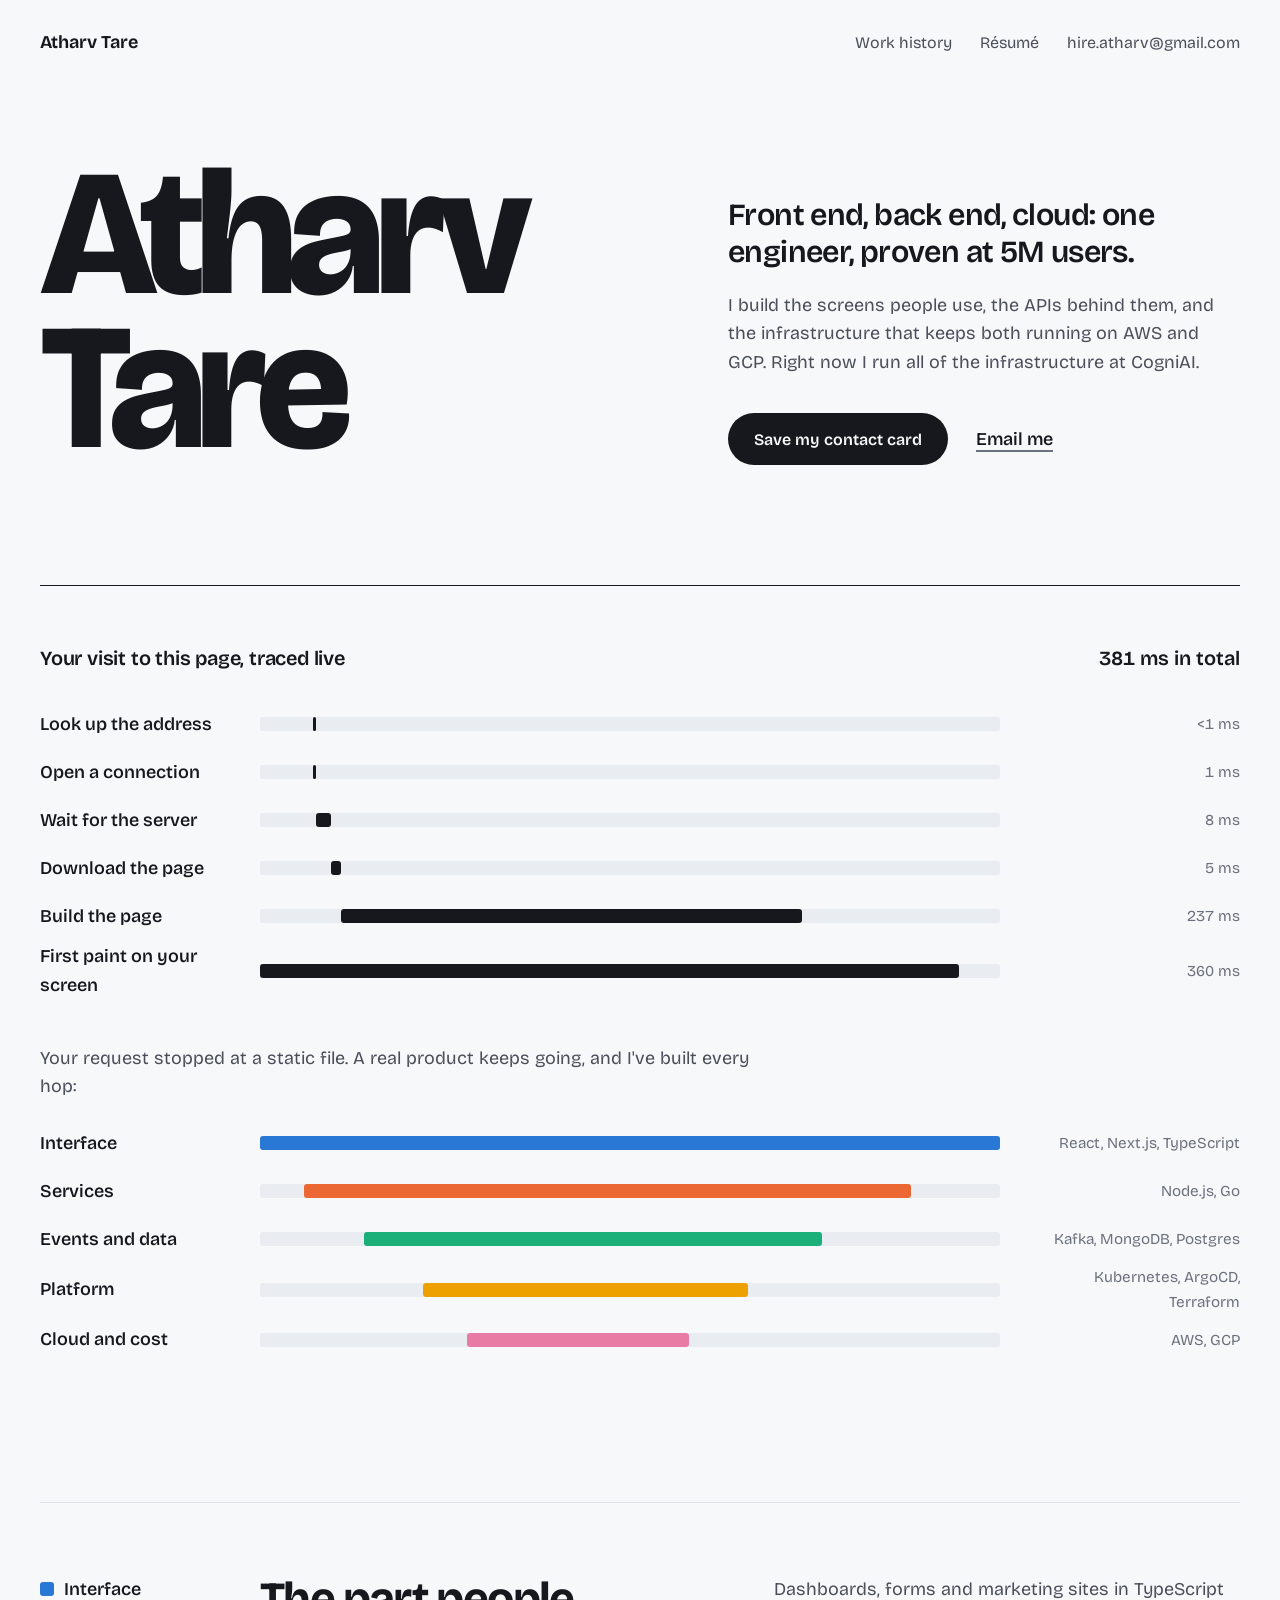
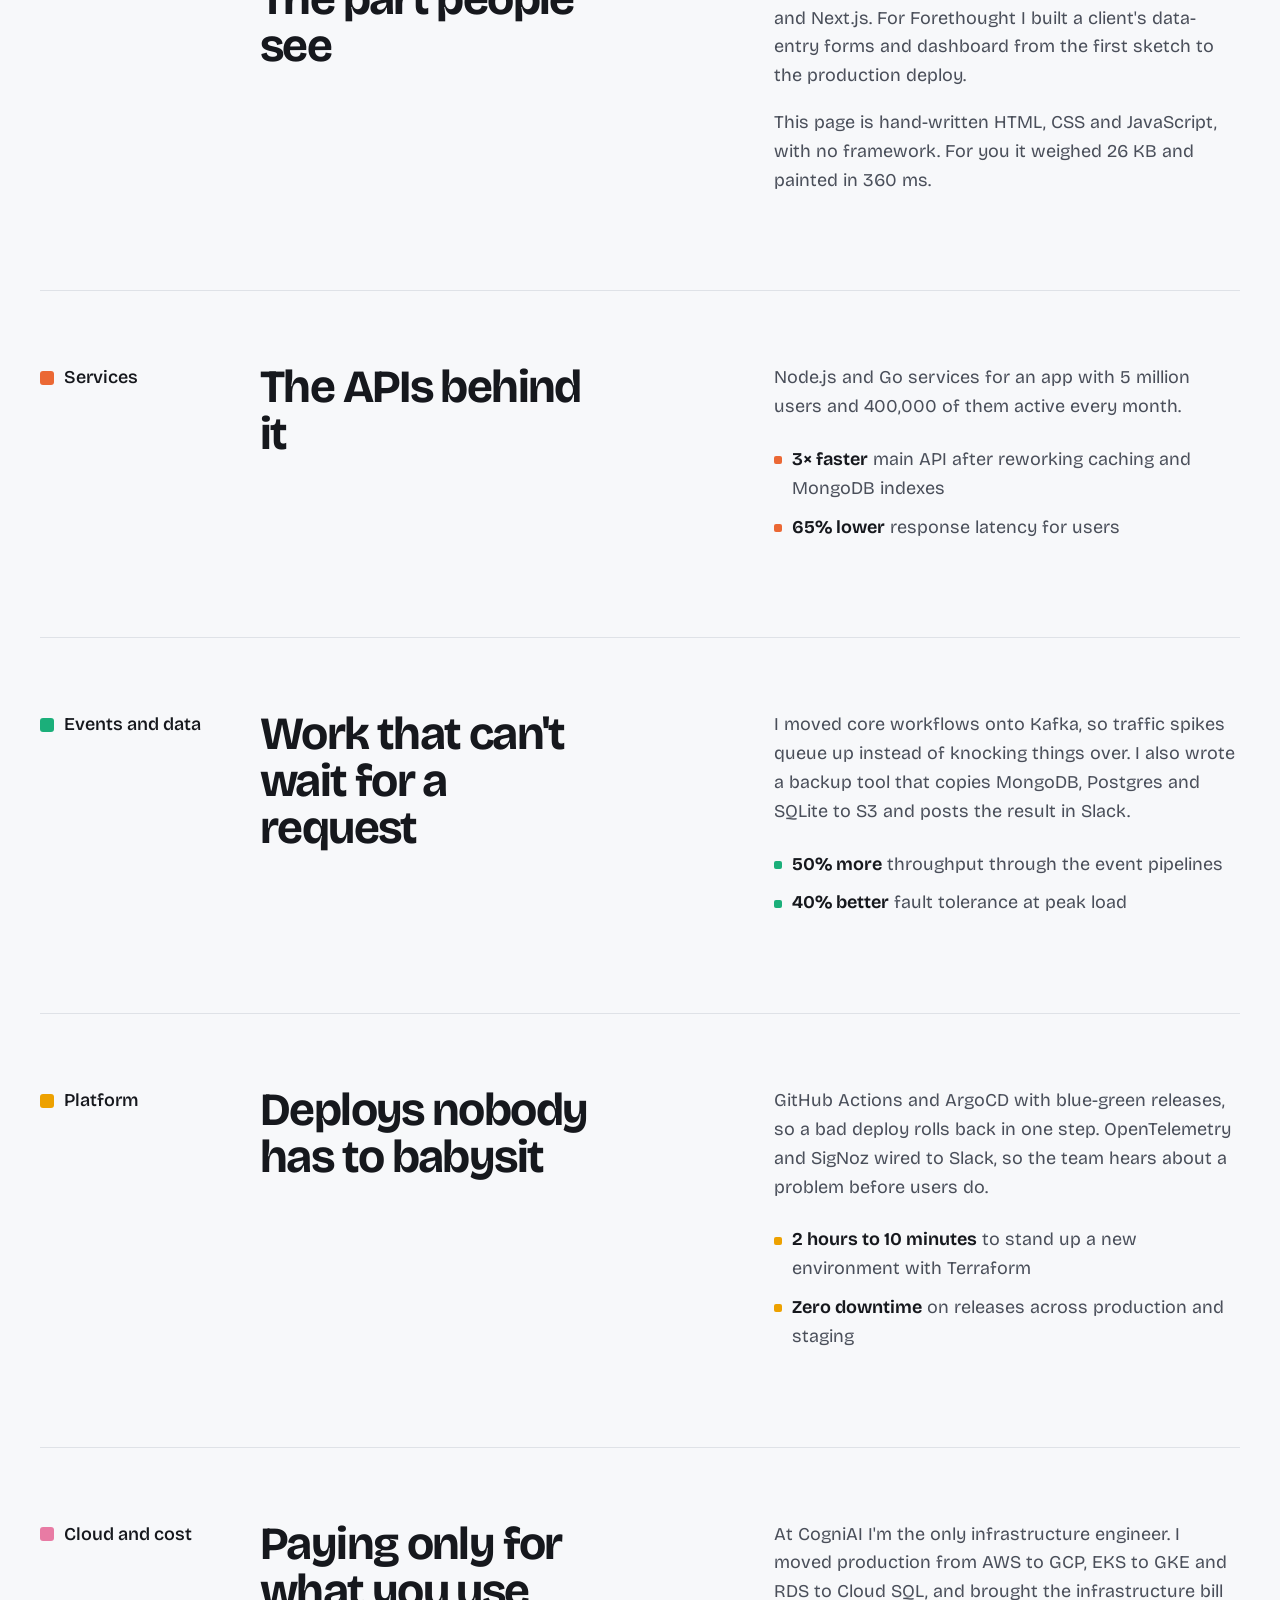
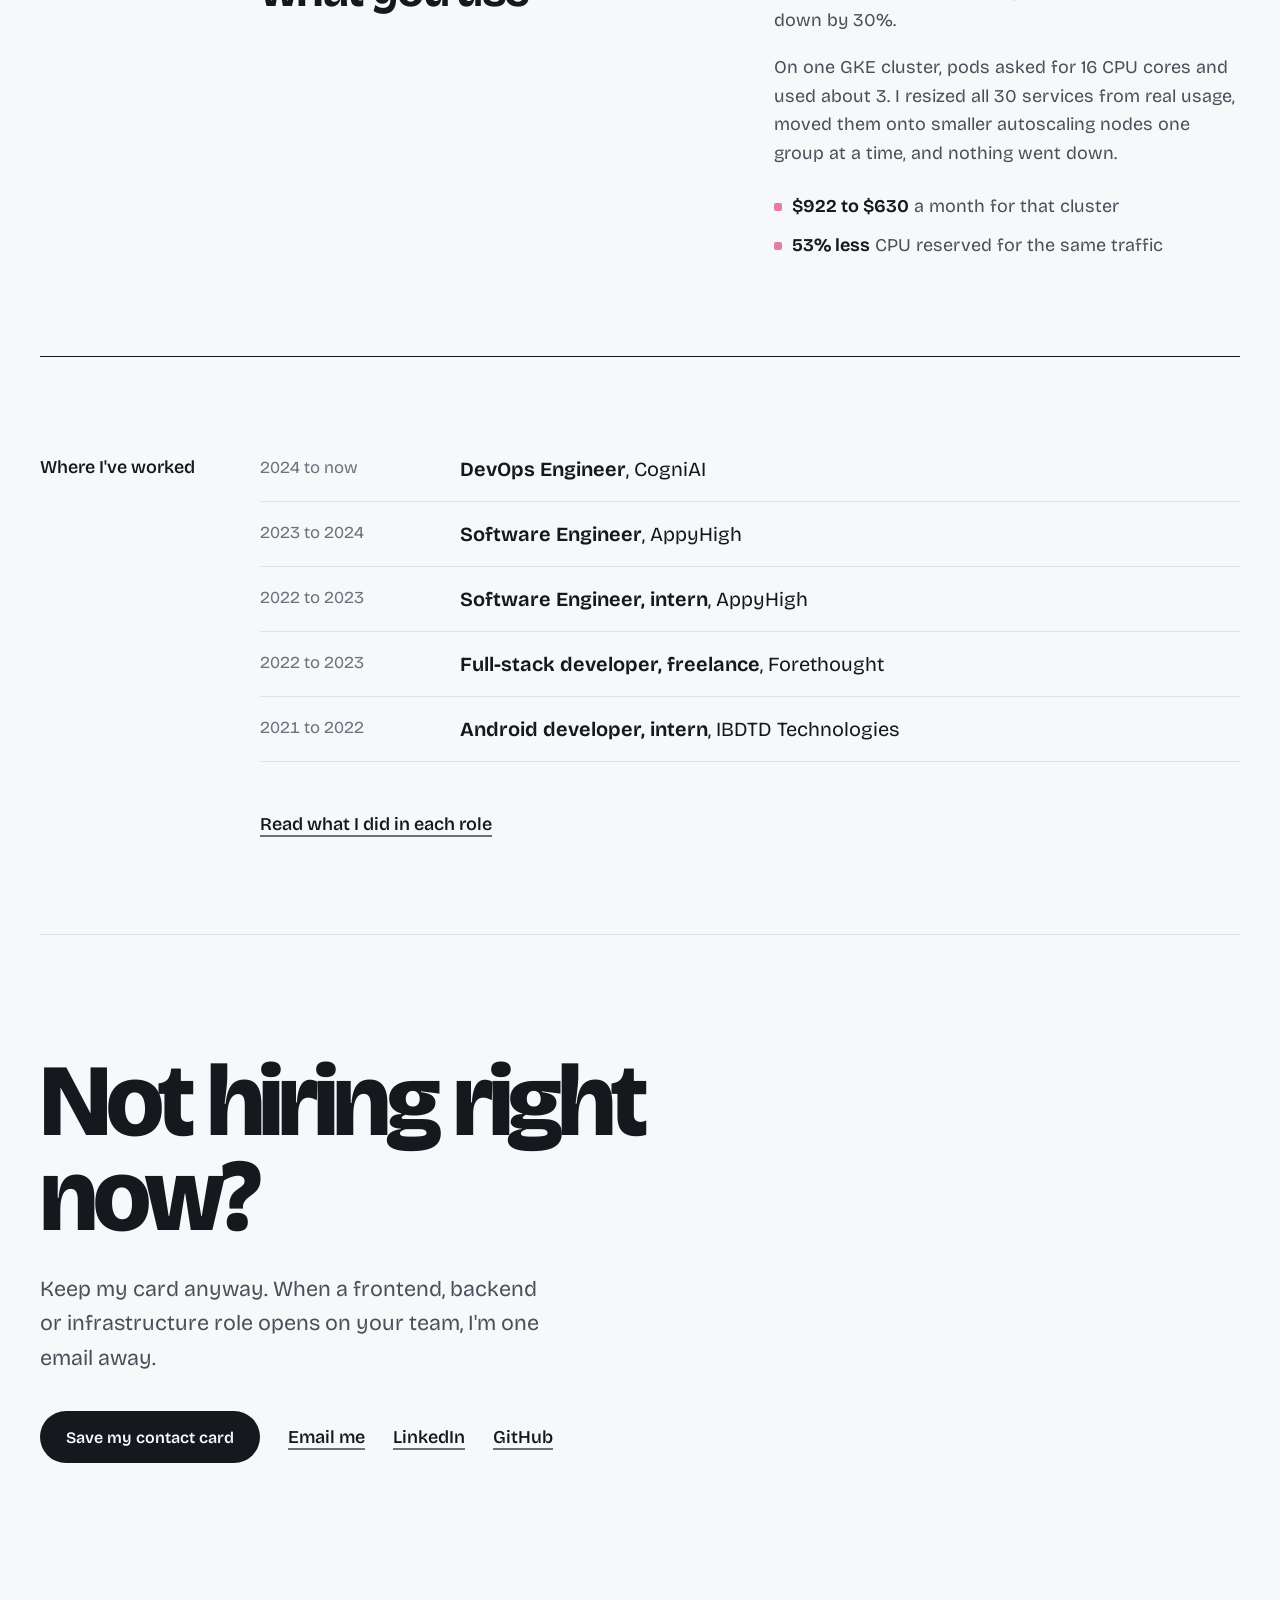
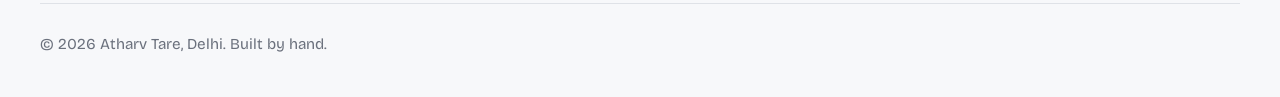
==== index.html @ d3477ef9 "Portfolio site: overview, work history and GitHub Pages setup Co-Authored-By: Claude Opus 5.5 <norep" ====
<!doctype html>
<html lang="en">
<head>
  <meta charset="utf-8" />
  <meta name="viewport" content="width=device-width, initial-scale=1" />
  <title>Atharv Tare, software engineer</title>
  <meta name="description" content="Front end, back end, cloud. Atharv Tare builds interfaces, APIs and the infrastructure under them, proven on an app with 5 million users." />
  <meta property="og:title" content="Atharv Tare, software engineer" />
  <link rel="canonical" href="https://atharvtare.com/" />
  <meta property="og:url" content="https://atharvtare.com/" />
  <meta property="og:type" content="website" />
  <link rel="icon" href="favicon.svg" type="image/svg+xml" />
  <meta property="og:description" content="Front end, back end, cloud: one engineer, proven at 5M users." />
  <link rel="preconnect" href="https://fonts.googleapis.com" />
  <link rel="preconnect" href="https://fonts.gstatic.com" crossorigin />
  <link href="https://fonts.googleapis.com/css2?family=Bricolage+Grotesque:opsz,wght@12..96,300..800&display=swap" rel="stylesheet" />
  <link rel="stylesheet" href="styles.css" />
</head>
<body>
  <a class="skip" href="#main">Skip to content</a>

  <header class="top wrap">
    <a class="top__name" href="#main">Atharv Tare</a>
    <nav class="top__links" aria-label="Page">
      <a href="work.html">Work history</a>
      <a href="Atharv_Resume.pdf" target="_blank" rel="noopener">Résumé</a>
      <a href="mailto:hire.atharv@gmail.com">hire.atharv@gmail.com</a>
    </nav>
  </header>

  <main id="main">
    <section class="hero wrap" aria-labelledby="name">
      <h1 id="name" class="hero__name">Atharv<br />Tare</h1>
      <div class="hero__side">
        <p class="hero__line">Front end, back end, cloud: one engineer, proven at 5M users.</p>
        <p class="hero__sub">I build the screens people use, the APIs behind them, and the infrastructure that keeps both running on AWS and GCP. Right now I run all of the infrastructure at CogniAI.</p>
        <div class="actions">
          <button class="btn" type="button" data-vcard>Save my contact card</button>
          <a class="link" href="mailto:hire.atharv@gmail.com">Email me</a>
        </div>
      </div>
    </section>

    <section class="trace wrap" aria-labelledby="trace-h">
      <div class="trace__head">
        <h2 id="trace-h">Your visit to this page, traced live</h2>
        <p class="trace__total"><span id="traceTotal">measuring</span></p>
      </div>
      <ol class="spans" id="visitSpans" aria-live="polite"></ol>
      <p class="trace__turn">Your request stopped at a static file. A real product keeps going, and I've built every hop:</p>
      <ol class="spans spans--stack">
        <li class="span" style="--c: var(--l1); --x: 0; --w: 100"><a href="#interface"><span class="span__name">Interface</span><span class="span__track"><i></i></span><span class="span__meta">React, Next.js, TypeScript</span></a></li>
        <li class="span" style="--c: var(--l2); --x: 6; --w: 82"><a href="#services"><span class="span__name">Services</span><span class="span__track"><i></i></span><span class="span__meta">Node.js, Go</span></a></li>
        <li class="span" style="--c: var(--l3); --x: 14; --w: 62"><a href="#events"><span class="span__name">Events and data</span><span class="span__track"><i></i></span><span class="span__meta">Kafka, MongoDB, Postgres</span></a></li>
        <li class="span" style="--c: var(--l4); --x: 22; --w: 44"><a href="#platform"><span class="span__name">Platform</span><span class="span__track"><i></i></span><span class="span__meta">Kubernetes, ArgoCD, Terraform</span></a></li>
        <li class="span" style="--c: var(--l5); --x: 28; --w: 30"><a href="#cloud"><span class="span__name">Cloud and cost</span><span class="span__track"><i></i></span><span class="span__meta">AWS, GCP</span></a></li>
      </ol>
    </section>

    <section class="layer wrap" id="interface" style="--c: var(--l1)" aria-labelledby="interface-h">
      <p class="layer__tag">Interface</p>
      <div class="layer__body">
        <h2 id="interface-h">The part people see</h2>
        <div class="layer__text">
          <p>Dashboards, forms and marketing sites in TypeScript and Next.js. For Forethought I built a client's data-entry forms and dashboard from the first sketch to the production deploy.</p>
          <p>This page is hand-written HTML, CSS and JavaScript, with no framework. <span id="pageStats">For you it loaded in a fraction of a second.</span></p>
        </div>
      </div>
    </section>

    <section class="layer wrap" id="services" style="--c: var(--l2)" aria-labelledby="services-h">
      <p class="layer__tag">Services</p>
      <div class="layer__body">
        <h2 id="services-h">The APIs behind it</h2>
        <div class="layer__text">
          <p>Node.js and Go services for an app with 5 million users and 400,000 of them active every month.</p>
          <ul class="proof">
            <li><b>3× faster</b> main API after reworking caching and MongoDB indexes</li>
            <li><b>65% lower</b> response latency for users</li>
          </ul>
        </div>
      </div>
    </section>

    <section class="layer wrap" id="events" style="--c: var(--l3)" aria-labelledby="events-h">
      <p class="layer__tag">Events and data</p>
      <div class="layer__body">
        <h2 id="events-h">Work that can't wait for a request</h2>
        <div class="layer__text">
          <p>I moved core workflows onto Kafka, so traffic spikes queue up instead of knocking things over. I also wrote a backup tool that copies MongoDB, Postgres and SQLite to S3 and posts the result in Slack.</p>
          <ul class="proof">
            <li><b>50% more</b> throughput through the event pipelines</li>
            <li><b>40% better</b> fault tolerance at peak load</li>
          </ul>
        </div>
      </div>
    </section>

    <section class="layer wrap" id="platform" style="--c: var(--l4)" aria-labelledby="platform-h">
      <p class="layer__tag">Platform</p>
      <div class="layer__body">
        <h2 id="platform-h">Deploys nobody has to babysit</h2>
        <div class="layer__text">
          <p>GitHub Actions and ArgoCD with blue-green releases, so a bad deploy rolls back in one step. OpenTelemetry and SigNoz wired to Slack, so the team hears about a problem before users do.</p>
          <ul class="proof">
            <li><b>2 hours to 10 minutes</b> to stand up a new environment with Terraform</li>
            <li><b>Zero downtime</b> on releases across production and staging</li>
          </ul>
        </div>
      </div>
    </section>

    <section class="layer wrap" id="cloud" style="--c: var(--l5)" aria-labelledby="cloud-h">
      <p class="layer__tag">Cloud and cost</p>
      <div class="layer__body">
        <h2 id="cloud-h">Paying only for what you use</h2>
        <div class="layer__text">
          <p>At CogniAI I'm the only infrastructure engineer. I moved production from AWS to GCP, EKS to GKE and RDS to Cloud SQL, and brought the infrastructure bill down by 30%.</p>
          <p>On one GKE cluster, pods asked for 16 CPU cores and used about 3. I resized all 30 services from real usage, moved them onto smaller autoscaling nodes one group at a time, and nothing went down.</p>
          <ul class="proof">
            <li><b>$922 to $630</b> a month for that cluster</li>
            <li><b>53% less</b> CPU reserved for the same traffic</li>
          </ul>
        </div>
      </div>
    </section>

    <section class="history wrap" id="history" aria-labelledby="history-h">
      <h2 id="history-h">Where I've worked</h2>
      <ol class="jobs">
        <li><span class="jobs__when">2024 to now</span><a class="jobs__what" href="work.html#cogniai"><b>DevOps Engineer</b>, CogniAI</a></li>
        <li><span class="jobs__when">2023 to 2024</span><a class="jobs__what" href="work.html#appyhigh"><b>Software Engineer</b>, AppyHigh</a></li>
        <li><span class="jobs__when">2022 to 2023</span><a class="jobs__what" href="work.html#appyhigh-intern"><b>Software Engineer, intern</b>, AppyHigh</a></li>
        <li><span class="jobs__when">2022 to 2023</span><a class="jobs__what" href="work.html#forethought"><b>Full-stack developer, freelance</b>, Forethought</a></li>
        <li><span class="jobs__when">2021 to 2022</span><a class="jobs__what" href="work.html#ibdtd"><b>Android developer, intern</b>, IBDTD Technologies</a></li>
      </ol>
      <p class="history__more"><a class="link" href="work.html">Read what I did in each role</a></p>
    </section>

    <section class="close wrap" aria-labelledby="close-h">
      <h2 id="close-h">Not hiring right now?</h2>
      <p>Keep my card anyway. When a frontend, backend or infrastructure role opens on your team, I'm one email away.</p>
      <div class="actions">
        <button class="btn" type="button" data-vcard>Save my contact card</button>
        <a class="link" href="mailto:hire.atharv@gmail.com">Email me</a>
        <a class="link" href="https://linkedin.com/in/atharv-tare" target="_blank" rel="noopener">LinkedIn</a>
        <a class="link" href="https://github.com/atharv028" target="_blank" rel="noopener">GitHub</a>
      </div>
    </section>
  </main>

  <footer class="foot wrap">
    <p>© <span id="year">2026</span> Atharv Tare, Delhi. Built by hand.</p>
  </footer>

  <script src="app.js" defer></script>
</body>
</html>
---- styles.css ----
/* Layer colours are the validated categorical set (dataviz reference palette).
   Every bar carries a text label, which covers the light-mode contrast warning. */
:root {
  --paper: #f7f8fa;
  --ink: #16181d;
  --ink-2: #4a4f5a;
  --ink-3: #6b717d;
  --rule: #dfe2e7;
  --track: #e9ecf0;
  --l1: #2a78d6;
  --l2: #eb6834;
  --l3: #1baf7a;
  --l4: #eda100;
  --l5: #e87ba4;
  --font: "Bricolage Grotesque", ui-sans-serif, system-ui, sans-serif;
  color-scheme: light;
}
@media (prefers-color-scheme: dark) {
  :root {
    --paper: #15171c;
    --ink: #eef0f3;
    --ink-2: #b5bac4;
    --ink-3: #8b919c;
    --rule: #2a2e36;
    --track: #20232a;
    --l1: #3987e5;
    --l2: #d95926;
    --l3: #199e70;
    --l4: #c98500;
    --l5: #d55181;
    color-scheme: dark;
  }
}

*, *::before, *::after { box-sizing: border-box; }
html { scroll-behavior: smooth; }
body {
  margin: 0;
  background: var(--paper);
  color: var(--ink);
  font: 400 1.125rem/1.6 var(--font);
  font-optical-sizing: auto;
  -webkit-font-smoothing: antialiased;
}
h1, h2, p, ol, ul { margin: 0; }
a { color: inherit; }
.wrap { width: min(1200px, 100% - 40px); margin-inline: auto; }
.skip { position: absolute; left: -999px; }
.skip:focus { left: 16px; top: 16px; z-index: 10; background: var(--ink); color: var(--paper); padding: 8px 12px; }
:focus-visible { outline: 2px solid var(--l1); outline-offset: 4px; border-radius: 4px; }

/* Header */
.top { display: flex; justify-content: space-between; align-items: center; gap: 24px; padding: 28px 0; }
.top__name { font-weight: 650; text-decoration: none; }
.top__links { display: flex; gap: 28px; font-size: 1rem; }
.top__links a { color: var(--ink-2); text-decoration: none; }
.top__links a:hover { color: var(--ink); text-decoration: underline; text-underline-offset: 4px; }

/* Hero: the name is the one oversized thing on the page */
.hero {
  display: grid;
  grid-template-columns: 1.25fr 1fr;
  gap: 48px;
  align-items: end;
  padding: 72px 0 120px;
}
.hero__name {
  font-size: clamp(4.5rem, 14vw, 12.5rem);
  font-weight: 800;
  line-height: .86;
  letter-spacing: -0.055em;
  font-variation-settings: "opsz" 96;
}
.hero__line { font-size: clamp(1.5rem, 2.4vw, 2rem); font-weight: 600; line-height: 1.2; letter-spacing: -0.02em; max-width: 22ch; text-wrap: balance; }
.hero__sub { margin-top: 20px; color: var(--ink-2); max-width: 42ch; }
.actions { display: flex; flex-wrap: wrap; align-items: center; gap: 12px 28px; margin-top: 36px; }
.btn {
  font: 600 1rem var(--font);
  background: var(--ink);
  color: var(--paper);
  border: 0;
  border-radius: 999px;
  padding: 0 26px;
  min-height: 52px;
  cursor: pointer;
  transition: transform .15s ease;
}
.btn:hover { transform: translateY(-2px); }
.btn:active { transform: translateY(0); }
.link { font-weight: 550; text-decoration: underline; text-decoration-thickness: 1.5px; text-underline-offset: 5px; text-decoration-color: var(--ink-3); }
.link:hover { text-decoration-color: var(--ink); }

/* Trace */
.trace { padding: 56px 0 140px; border-top: 1.5px solid var(--ink); }
.trace__head { display: flex; justify-content: space-between; align-items: baseline; gap: 16px; flex-wrap: wrap; margin-bottom: 28px; }
.trace h2 { font-size: 1.25rem; font-weight: 600; letter-spacing: -0.01em; }
.trace__total { font-size: 1.25rem; font-weight: 600; font-variant-numeric: tabular-nums; }
.trace__turn { margin: 44px 0 20px; color: var(--ink-2); max-width: 60ch; }

.spans { list-style: none; padding: 0; display: grid; gap: 4px; }
.span > a, .span > div {
  display: grid;
  grid-template-columns: 200px 1fr 220px;
  align-items: center;
  gap: 20px;
  min-height: 44px;
  text-decoration: none;
  border-radius: 6px;
}
.span > a:hover .span__name { text-decoration: underline; text-underline-offset: 4px; }
.span__name { font-weight: 550; }
.span__meta { color: var(--ink-3); font-size: .95rem; text-align: right; font-variant-numeric: tabular-nums; }
.span__track { position: relative; height: 14px; background: var(--track); border-radius: 3px; }
.span__track i {
  position: absolute; top: 0; bottom: 0;
  left: calc(var(--x) * 1%);
  width: calc(var(--w) * 1%);
  min-width: 3px;
  background: var(--c, var(--ink-3));
  border-radius: 3px;
  transform-origin: left;
  transform: scaleX(0);
  transition: transform .5s cubic-bezier(.2,.7,.2,1);
  transition-delay: calc(var(--i, 0) * 90ms);
}
.is-drawn .span__track i { transform: scaleX(1); }
.spans--visit .span__track i { background: var(--ink); }

/* Layers */
.layer {
  display: grid;
  grid-template-columns: 200px 1fr;
  gap: 20px;
  padding: 72px 0 96px;
  border-top: 1px solid var(--rule);
}
.layer__tag { font-weight: 550; display: flex; align-items: center; gap: 10px; height: max-content; }
.layer__tag::before { content: ""; width: 14px; height: 14px; border-radius: 3px; background: var(--c); flex: none; }
.layer__body { display: grid; grid-template-columns: 1fr 1fr; gap: 48px; }
.layer h2 { font-size: clamp(2rem, 3.6vw, 3.25rem); font-weight: 700; line-height: 1.02; letter-spacing: -0.035em; max-width: 12ch; }
.layer__text { display: grid; gap: 18px; color: var(--ink-2); max-width: 52ch; }
.proof { list-style: none; padding: 0; display: grid; gap: 10px; margin-top: 6px; }
.proof li { padding-left: 18px; position: relative; }
.proof li::before { content: ""; position: absolute; left: 0; top: .62em; width: 8px; height: 8px; border-radius: 2px; background: var(--c); }
.proof b { color: var(--ink); font-weight: 650; }
.footnote { font-size: .9rem; color: var(--ink-3); }

/* History */
.history { padding: 96px 0; border-top: 1.5px solid var(--ink); display: grid; grid-template-columns: 200px 1fr; gap: 20px; }
.history h2 { font-size: 1.125rem; font-weight: 550; }
.jobs { list-style: none; padding: 0; }
.jobs li { display: grid; grid-template-columns: 180px 1fr; gap: 20px; padding: 16px 0; border-bottom: 1px solid var(--rule); font-size: 1.25rem; }
.jobs li:first-child { padding-top: 0; }
.jobs__when { color: var(--ink-3); font-size: 1.05rem; font-variant-numeric: tabular-nums; padding-top: 2px; }
.jobs b { font-weight: 650; }

/* Close */
.close { padding: 120px 0 140px; border-top: 1px solid var(--rule); }
.close h2 { font-size: clamp(3rem, 8vw, 6.5rem); font-weight: 800; line-height: .92; letter-spacing: -0.05em; max-width: 10ch; }
.close > p { margin-top: 28px; font-size: 1.35rem; color: var(--ink-2); max-width: 36ch; }

.foot { padding: 28px 0 40px; border-top: 1px solid var(--rule); color: var(--ink-3); font-size: .95rem; }

/* Work history page */
.page-head { padding: 64px 0 96px; }
.page-head h1 { font-size: clamp(2.6rem, 6.4vw, 5.5rem); font-weight: 800; line-height: .95; letter-spacing: -0.045em; max-width: 15ch; text-wrap: balance; }
.page-head p { margin-top: 28px; font-size: 1.3rem; color: var(--ink-2); max-width: 44ch; }

.career { padding: 56px 0 120px; border-top: 1.5px solid var(--ink); }
.legend, .layers { display: flex; flex-wrap: wrap; gap: 8px 20px; font-size: .95rem; color: var(--ink-2); }
.legend span, .layers span { display: inline-flex; align-items: center; gap: 8px; }
.legend span::before, .layers span::before { content: ""; width: 12px; height: 12px; border-radius: 3px; background: var(--c); }
.axis { position: relative; height: 28px; margin: 8px 240px 0 220px; border-top: 1px solid var(--rule); color: var(--ink-3); font-size: .85rem; font-variant-numeric: tabular-nums; }
.axis span { position: absolute; top: 6px; transform: translateX(-50%); }
.axis span::before { content: ""; position: absolute; left: 50%; top: -11px; height: 6px; border-left: 1px solid var(--rule); }

.role { padding: 88px 0 104px; border-top: 1.5px solid var(--ink); }
.role__head { display: grid; grid-template-columns: 200px 1fr; gap: 20px; }
.role__when { color: var(--ink-3); font-variant-numeric: tabular-nums; }
.role h2 { font-size: clamp(2rem, 4vw, 3.4rem); font-weight: 750; line-height: 1; letter-spacing: -0.04em; max-width: 18ch; }
.role__lede { margin-top: 20px; font-size: 1.3rem; line-height: 1.45; color: var(--ink); max-width: 46ch; }
.role .layers { margin-top: 20px; }
.role__grid { display: grid; grid-template-columns: 200px 1fr; gap: 28px 20px; margin-top: 64px; }
.role__grid h3 { font-size: 1.05rem; font-weight: 600; padding-top: 3px; align-self: start; }
.role__grid { align-items: start; }
.did { list-style: none; padding: 0; display: grid; gap: 20px; max-width: 62ch; color: var(--ink-2); }
.did b { color: var(--ink); font-weight: 650; }
.did--tight { gap: 10px; }
.did--tight li { padding-left: 18px; position: relative; }
.did--tight li::before { content: ""; position: absolute; left: 0; top: .65em; width: 8px; height: 2px; background: var(--ink-3); }
.case { display: grid; gap: 20px; max-width: 62ch; color: var(--ink-2); }
.steps { padding-left: 1.4em; display: grid; gap: 10px; }
.steps li::marker { color: var(--ink-3); font-variant-numeric: tabular-nums; }
.table-wrap { overflow-x: auto; margin-top: 8px; }
.table { width: 100%; border-collapse: collapse; font-size: 1rem; font-variant-numeric: tabular-nums; }
.table caption { text-align: left; font-weight: 600; color: var(--ink); padding-bottom: 12px; }
.table th, .table td { text-align: left; padding: 11px 16px 11px 0; border-bottom: 1px solid var(--rule); vertical-align: top; }
.table thead th { font-weight: 550; color: var(--ink-3); font-size: .9rem; border-bottom-color: var(--ink-3); }
.table tbody th { font-weight: 550; color: var(--ink); }
.role .tools { margin: 0; color: var(--ink-2); max-width: 62ch; }

.extras { padding: 96px 0; border-top: 1.5px solid var(--ink); display: grid; grid-template-columns: 200px 1fr; gap: 20px; }
.extras h2 { font-size: 1.125rem; font-weight: 600; }
.extras__list { list-style: none; padding: 0; display: grid; gap: 16px; color: var(--ink-2); max-width: 62ch; }
.extras__list b { color: var(--ink); font-weight: 650; }
.extras__list a { text-decoration-color: var(--ink-3); text-underline-offset: 4px; }
.edu { grid-column: 2; margin-top: 24px; color: var(--ink-3); }
.history__more { grid-column: 2; margin-top: 28px; }

/* Responsive */
@media (max-width: 900px) {
  .hero { grid-template-columns: 1fr; padding: 40px 0 88px; gap: 36px; }
  .layer, .history { grid-template-columns: 1fr; gap: 24px; padding: 56px 0 72px; }
  .layer__body { grid-template-columns: 1fr; gap: 20px; }
  .span > a, .span > div { grid-template-columns: 140px 1fr; }
  .span__meta { grid-column: 2; text-align: left; margin-top: -10px; font-size: .88rem; }
  .axis { margin: 8px 0 0 160px; }
  .role__head, .role__grid, .extras { grid-template-columns: 1fr; }
  .role__grid { margin-top: 44px; gap: 16px; }
  .role__grid h3:not(:first-child) { margin-top: 28px; }
  .edu, .history__more { grid-column: 1; }
  .role { padding: 64px 0 72px; }
}
@media (max-width: 600px) {
  .top__links a:not(:first-child):not(:nth-child(2)) { display: none; }
  .top__links { gap: 18px; }
  .span > a, .span > div { grid-template-columns: 1fr; gap: 6px; padding: 6px 0; }
  .span__meta { grid-column: 1; margin-top: 0; }
  .axis { margin-left: 0; }
  .jobs li { grid-template-columns: 1fr; gap: 2px; font-size: 1.1rem; }
  .trace { padding-bottom: 96px; }
  .close { padding: 88px 0 100px; }
}
@media (prefers-reduced-motion: reduce) {
  html { scroll-behavior: auto; }
  .span__track i { transition: none; transform: none; }
  .btn { transition: none; }
}

a.jobs__what { text-decoration: none; }
a.jobs__what:hover b { text-decoration: underline; text-underline-offset: 4px; }
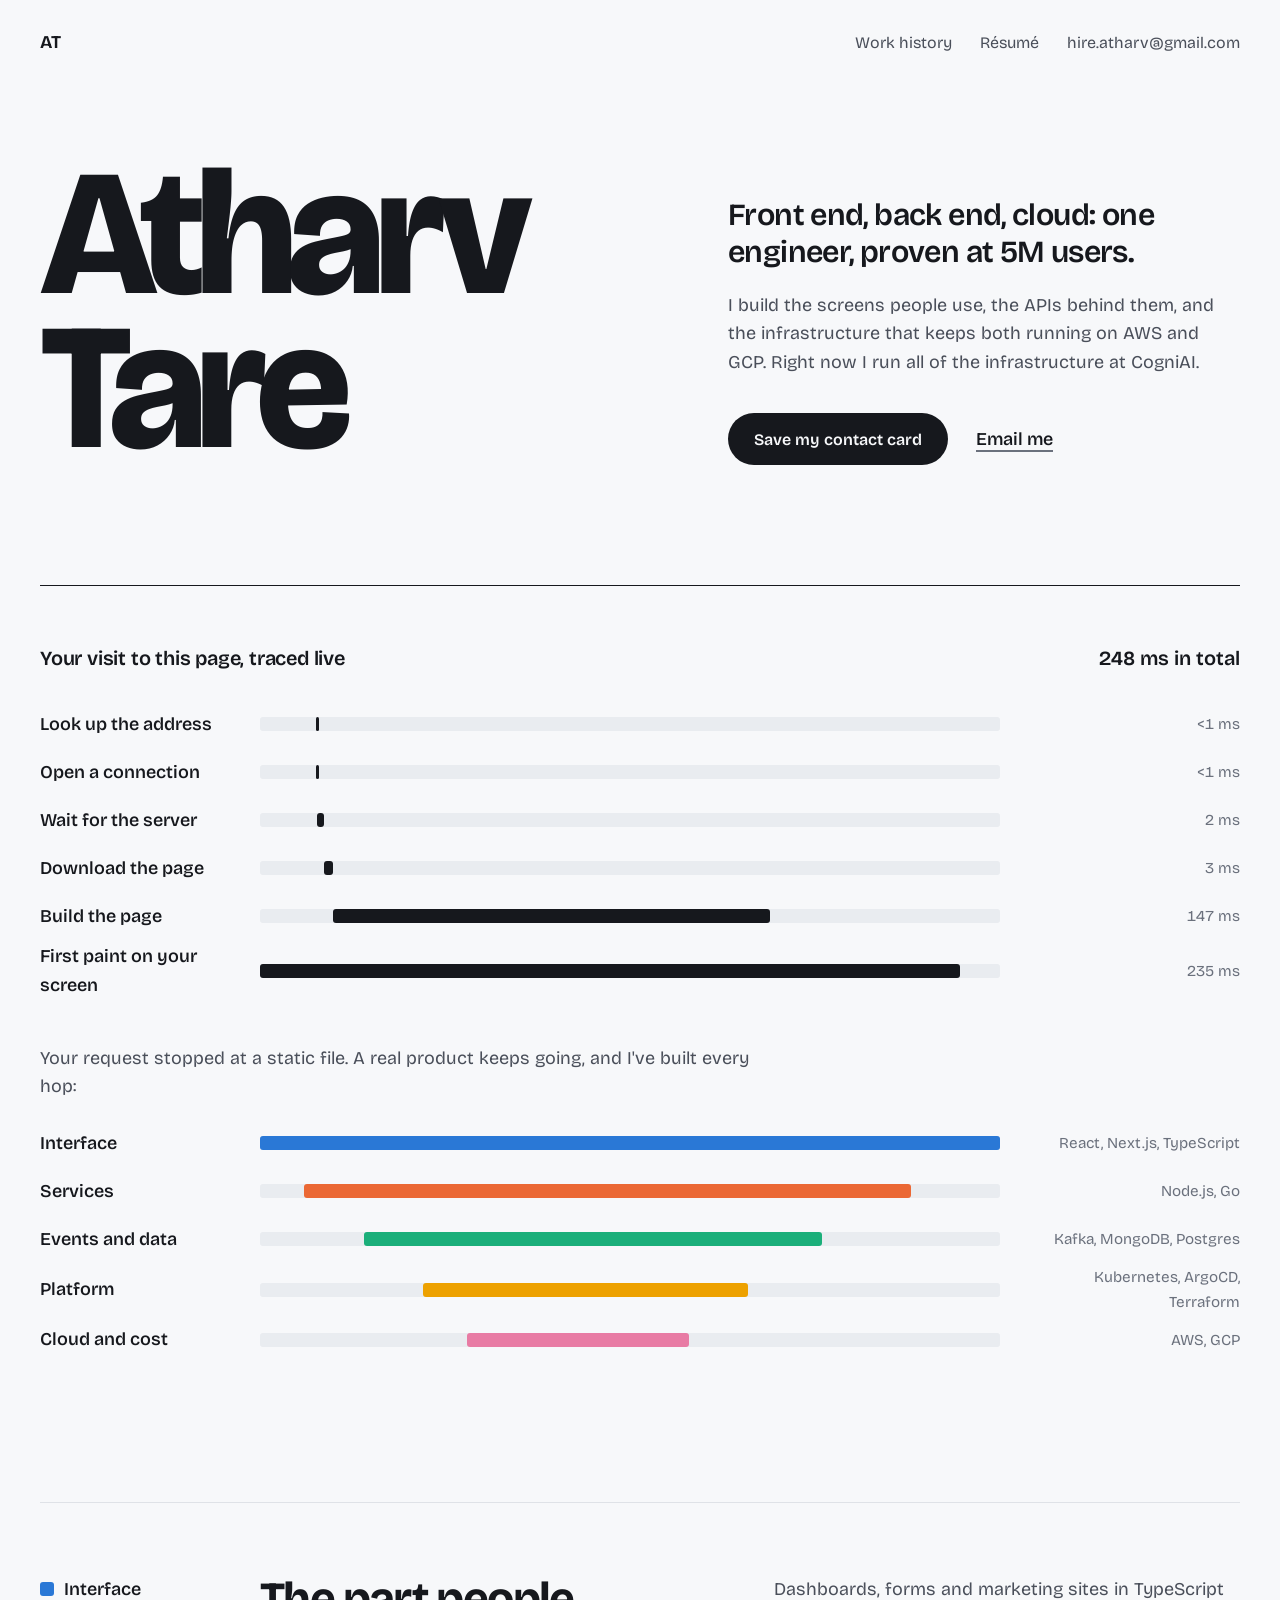
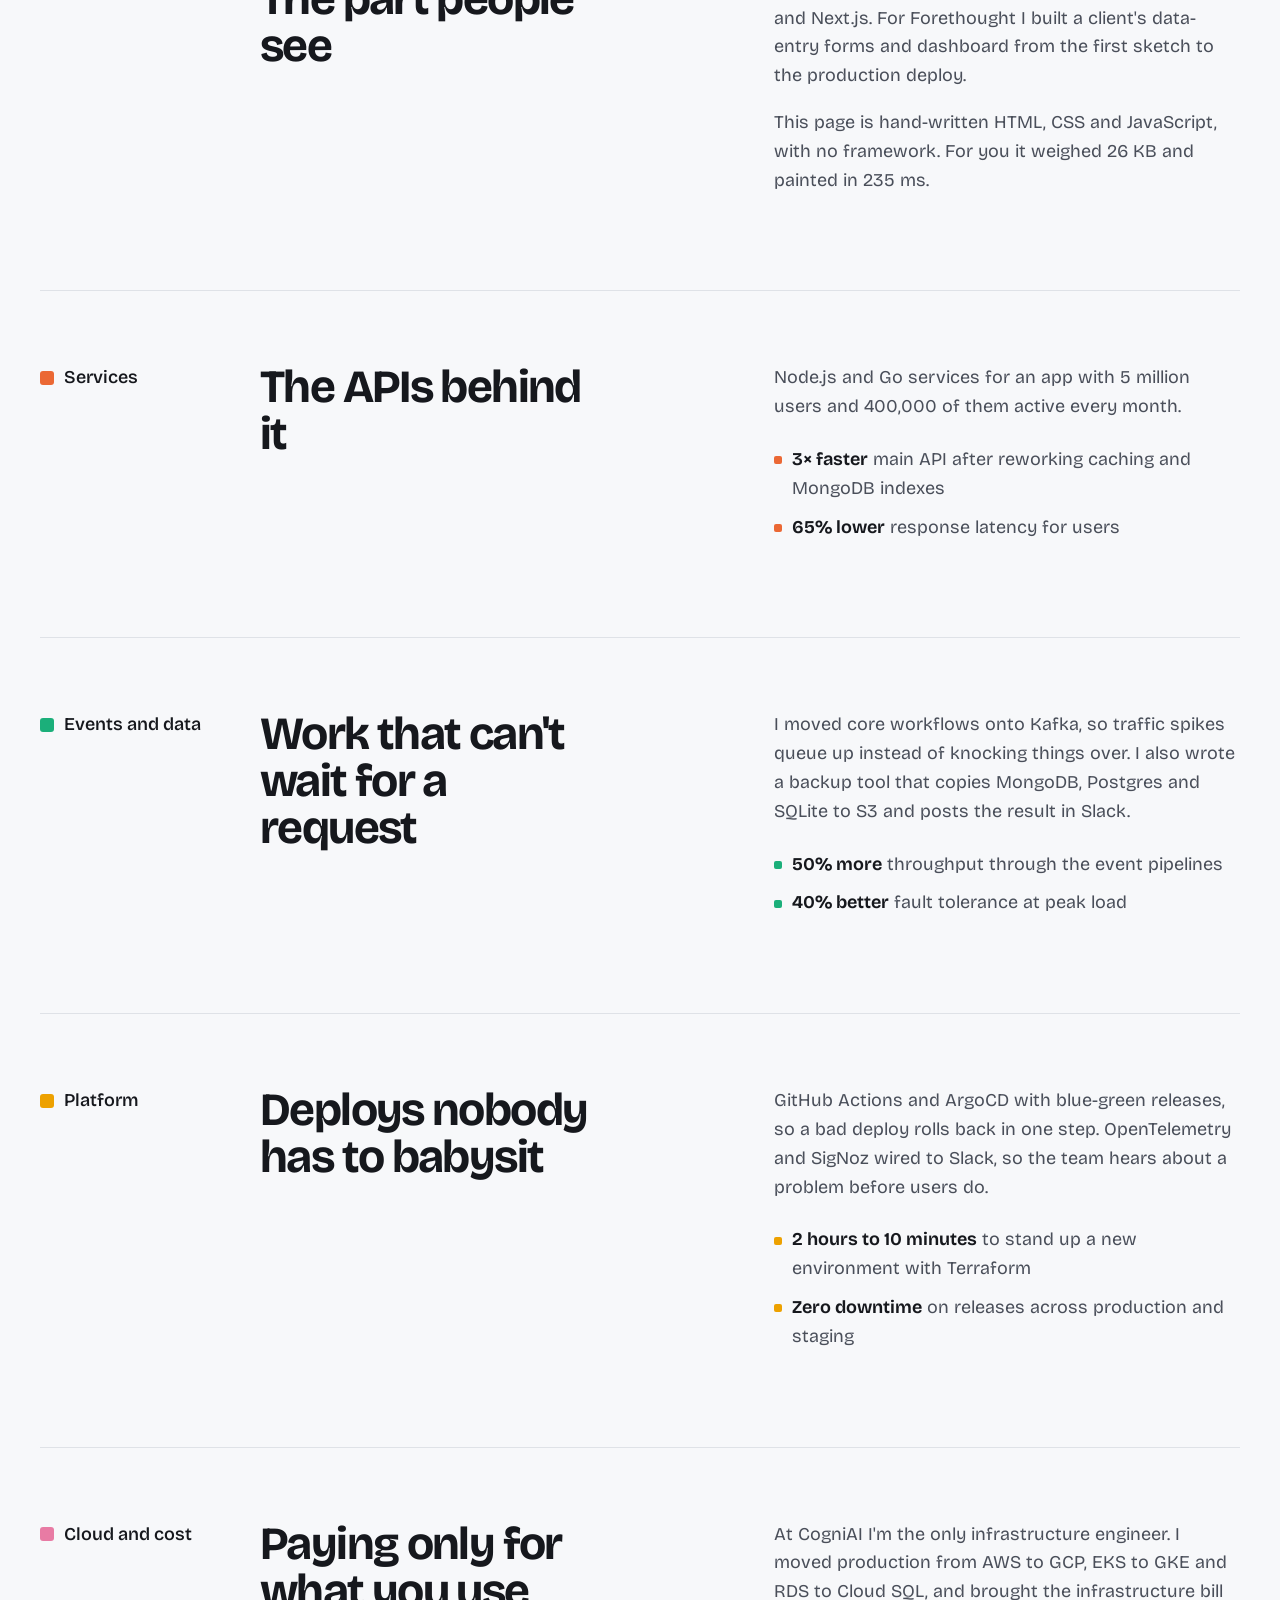
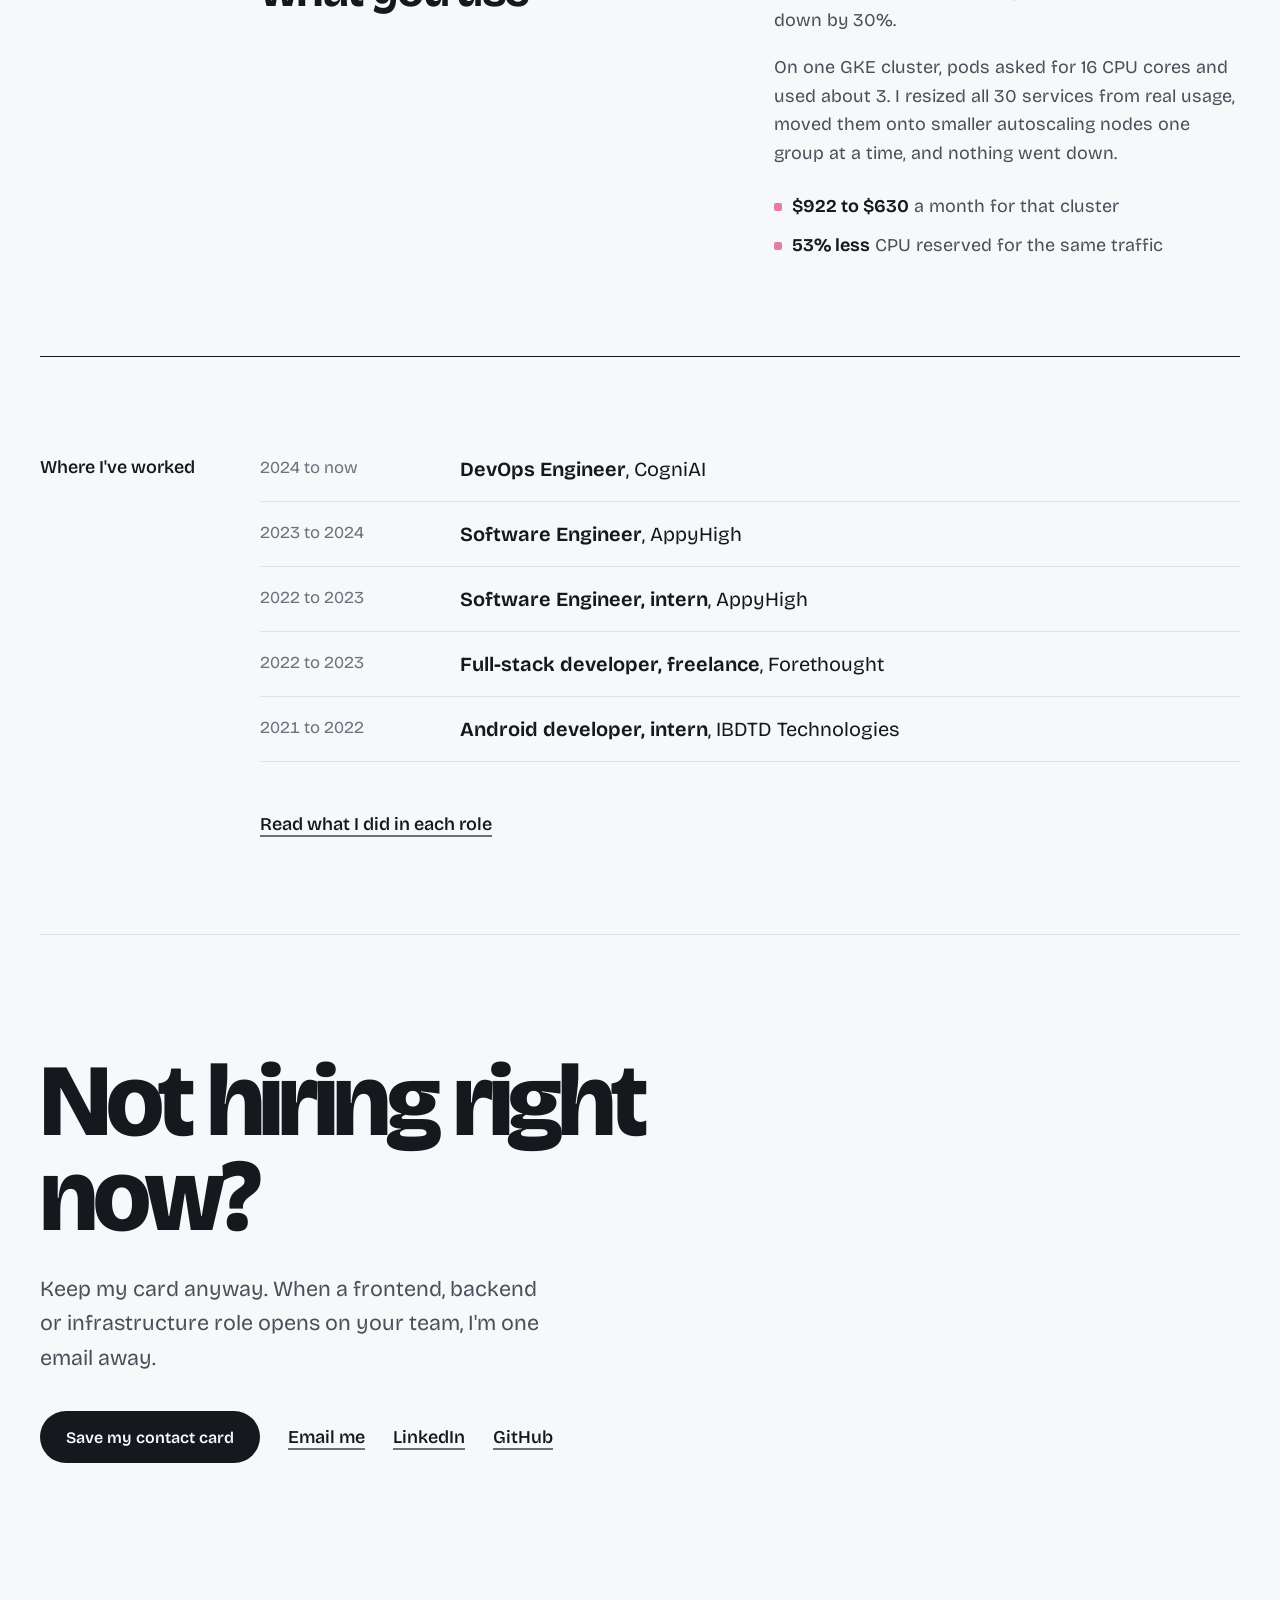
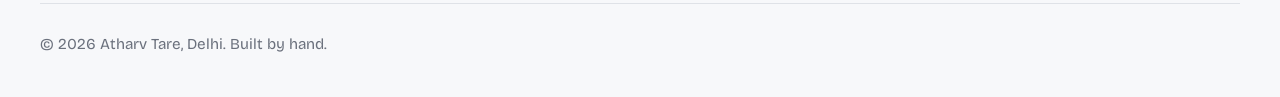
==== commit a0da7ab7: "chore: initials fix" ====
--- a/index.html
+++ b/index.html
@@ -20,7 +20,7 @@
   <a class="skip" href="#main">Skip to content</a>
 
   <header class="top wrap">
-    <a class="top__name" href="#main">Atharv Tare</a>
+    <a class="top__name" href="#main">AT</a>
     <nav class="top__links" aria-label="Page">
       <a href="work.html">Work history</a>
       <a href="Atharv_Resume.pdf" target="_blank" rel="noopener">Résumé</a>
